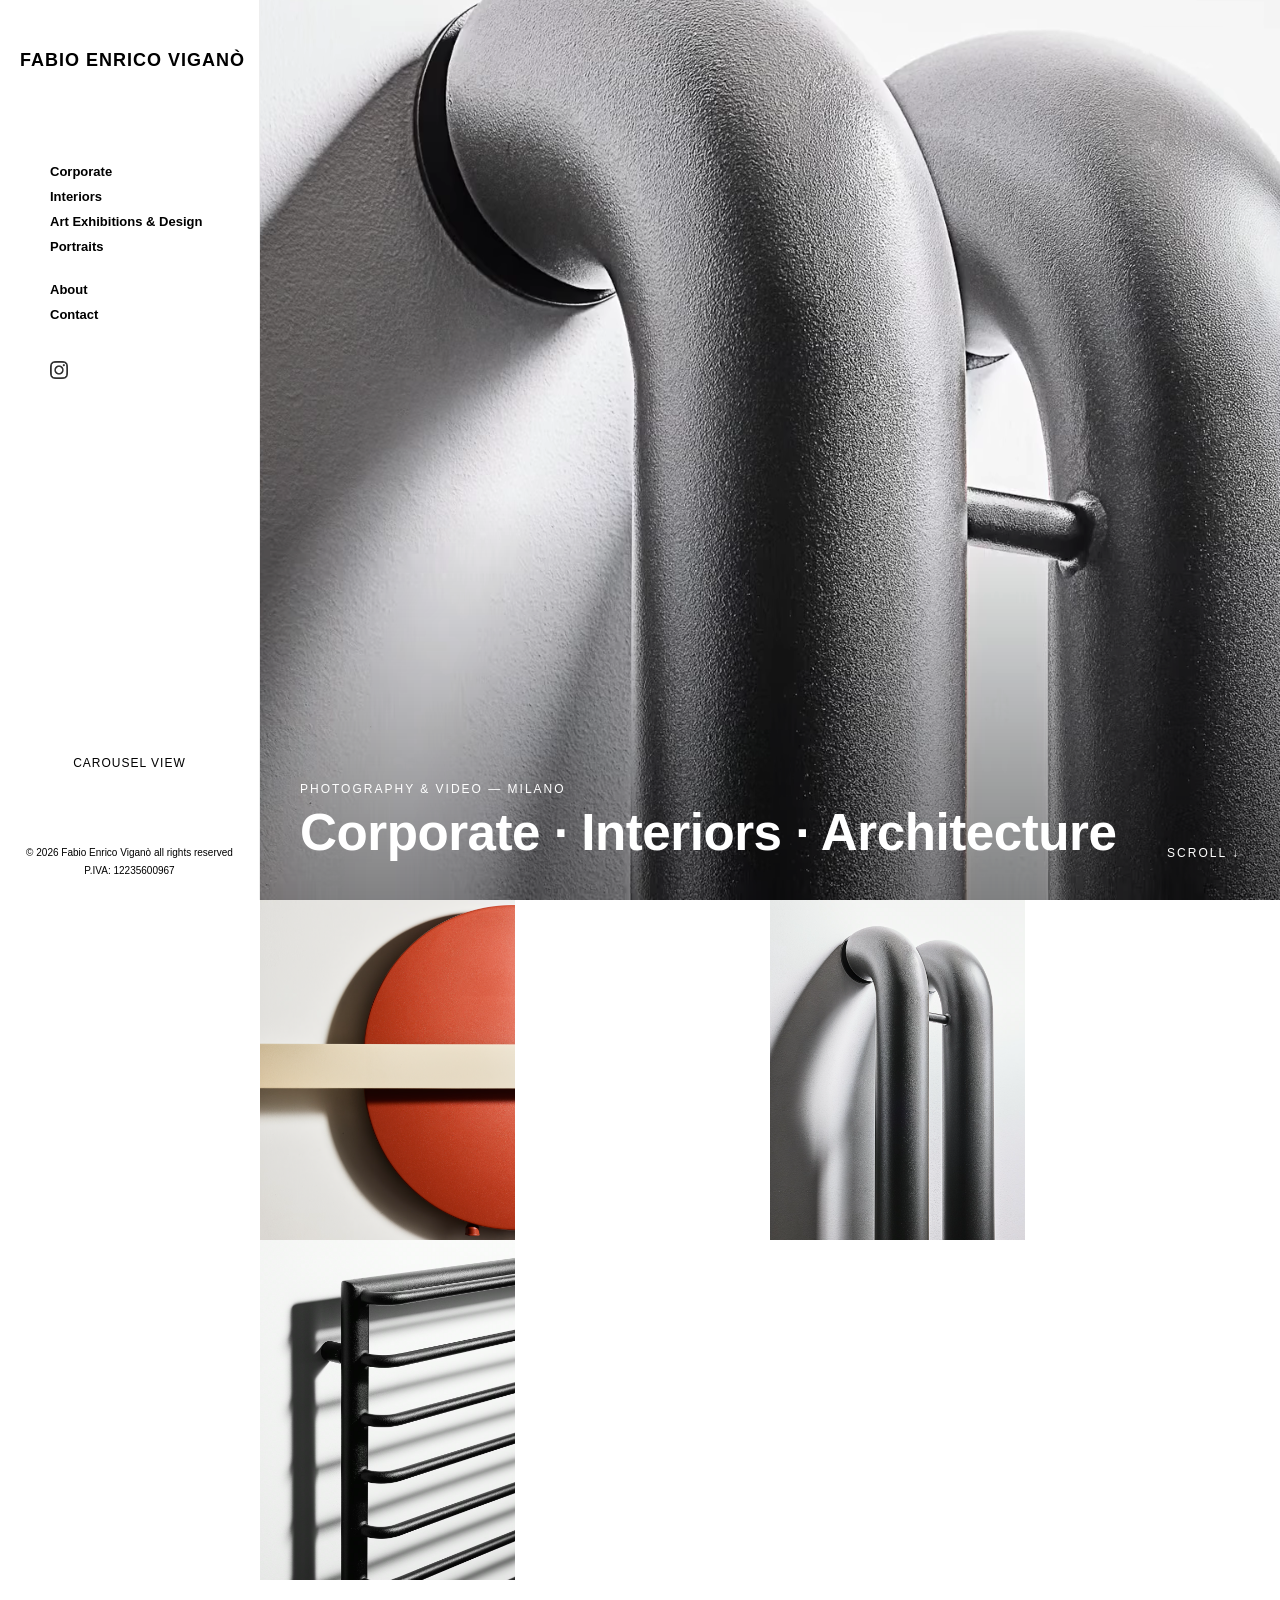
==== index.html @ 15e57a4d "Add files via upload" ====
<!doctype html>
<html lang="it">
<head>
  <meta charset="utf-8">
  <meta name="viewport" content="width=device-width, initial-scale=1">
  <title>Fabio Enrico Viganò — Photographer &amp; Videomaker, Milano</title>
  <!-- noindex: togliere al lancio ufficiale -->
  <meta name="robots" content="noindex">
  <meta name="description" content="Fabio Enrico Viganò, fotografo a Milano: fotografia corporate, di interni e architettura, mostre e design.">
  <meta property="og:type" content="website">
  <meta property="og:title" content="Fabio Enrico Viganò — Photographer &amp; Videomaker, Milano">
  <meta property="og:description" content="Fabio Enrico Viganò, fotografo a Milano: fotografia corporate, di interni e architettura, mostre e design.">
  <meta property="og:image" content="https://fabiovig.it/video/hero-poster.jpg">
  <link rel="stylesheet" href="css/style.css">
  <script defer src="js/main.js"></script>
</head>
<body>
  <header class="header">
    <a class="logo" href="index.html">FABIO ENRICO VIGANÒ</a>
    <button class="hamburger" aria-label="Apri menu" aria-expanded="false"><span></span></button>
    <nav class="mobile-side-nav">
      <a href="corporate.html">Corporate</a>
      <a href="interiors.html">Interiors</a>
      <a href="art-exhibitions-design.html">Art Exhibitions &amp; Design</a>
      <a href="portraits.html">Portraits</a>
      <a href="about.html">About</a>
      <a href="contact.html">Contact</a>
    </nav>
  </header>

  <aside class="side-nav">
    <div class="side-inner">
      <a class="side-logo" href="index.html">FABIO ENRICO VIGANÒ</a>
      <nav class="side-links">
        <a href="corporate.html">Corporate</a>
        <a href="interiors.html">Interiors</a>
        <a href="art-exhibitions-design.html">Art Exhibitions &amp; Design</a>
        <a href="portraits.html">Portraits</a>
        <a href="about.html">About</a>
        <a href="contact.html">Contact</a>
      </nav>
      <button id="view-toggle" class="view-toggle" aria-pressed="false">Carousel view</button>
      <div class="side-footer">
        <span class="line1">© <span id="copy-year"></span> <span class="site-legal-name">Fabio Enrico Viganò</span> all rights reserved</span>
        <span class="line2">P.IVA: 12235600967</span>
      </div>
    </div>
  </aside>

  <main class="content">
    <section class="hero-video" aria-label="Showreel">
      <!-- Hero loop: sostituisci video/hero.mp4 e video/hero.webm (5–12 s, muto, 1920x1080, idealmente sotto i 6 MB). Il poster è il fotogramma mostrato prima del play -->
      <video class="hero-media" poster="video/hero-poster.jpg" autoplay muted loop playsinline preload="auto">
        <source src="video/hero.webm" type="video/webm">
        <source src="video/hero.mp4" type="video/mp4">
      </video>
      <div class="hero-overlay">
        <p class="hero-kicker">Photography &amp; Video — Milano</p>
        <p class="hero-title">Corporate · Interiors · Architecture</p>
      </div>
      <a class="hero-scroll" href="#work" aria-label="Vai ai lavori">Scroll ↓</a>
    </section>

    <section id="work" class="gallery landing-grid">
      <a class="item"><img src="img/Corporate/250925_BREM_TERMOARREDO_035.avif" alt="" loading="lazy" decoding="async"></a>
      <a class="item"><img src="img/Corporate/250925_BREM_TERMOARREDO_070.avif" alt="" loading="lazy" decoding="async"></a>
      <a class="item"><img src="img/Corporate/250925_BREM_TERMOARREDO_100.avif" alt="" loading="lazy" decoding="async"></a>
      <a class="item"><img src="img/Corporate/250925_BREM_TERMOARREDO_121.avif" alt="" loading="lazy" decoding="async"></a>
      <a class="item"><img src="img/Corporate/250925_BREM_TERMOARREDO_123.avif" alt="" loading="lazy" decoding="async"></a>
      <a class="item"><img src="img/Corporate/250925_BREM_TERMOARREDO_144.avif" alt="" loading="lazy" decoding="async"></a>
      <a class="item"><img src="img/Corporate/250925_BREM_TERMOARREDO_179.avif" alt="" loading="lazy" decoding="async"></a>
      <a class="item"><img src="img/Corporate/250925_BREM_TERMOARREDO_193.avif" alt="" loading="lazy" decoding="async"></a>
      <a class="item"><img src="img/Corporate/250925_BREM_TERMOARREDO_210.avif" alt="" loading="lazy" decoding="async"></a>
      <a class="item"><img src="img/Corporate/250925_BREM_TERMOARREDO_238.avif" alt="" loading="lazy" decoding="async"></a>
      <a class="item"><img src="img/Interiors/260206_EdilNastasi_Garofalo44_228.jpg" alt="" loading="lazy" decoding="async"></a>
      <a class="item"><img src="img/Interiors/260206_EdilNastasi_Garofalo44_160.jpg" alt="" loading="lazy" decoding="async"></a>
      <a class="item"><img src="img/Interiors/260206_EdilNastasi_Garofalo44_128.jpg" alt="" loading="lazy" decoding="async"></a>
      <a class="item"><img src="img/Interiors/08.jpg" alt="" loading="lazy" decoding="async"></a>
      <a class="item"><img src="img/Interiors/09.jpg" alt="" loading="lazy" decoding="async"></a>
      <a class="item"><img src="img/Interiors/04.jpg" alt="" loading="lazy" decoding="async"></a>
      <a class="item"><img src="img/Interiors/10.jpg" alt="" loading="lazy" decoding="async"></a>
      <a class="item"><img src="img/Interiors/11.jpg" alt="" loading="lazy" decoding="async"></a>
      <a class="item"><img src="img/Interiors/05.jpg" alt="" loading="lazy" decoding="async"></a>
      <a class="item"><img src="img/Interiors/13.jpg" alt="" loading="lazy" decoding="async"></a>
      <a class="item"><img src="img/Interiors/07.jpg" alt="" loading="lazy" decoding="async"></a>
      <a class="item"><img src="img/Interiors/06.jpg" alt="" loading="lazy" decoding="async"></a>
      <a class="item"><img src="img/Interiors/12.jpg" alt="" loading="lazy" decoding="async"></a>
      <a class="item"><img src="img/Interiors/02.jpg" alt="" loading="lazy" decoding="async"></a>
      <a class="item"><img src="img/Interiors/260206_EdilNastasi_Garofalo44_244.jpg" alt="" loading="lazy" decoding="async"></a>
      <a class="item"><img src="img/Interiors/03.jpg" alt="" loading="lazy" decoding="async"></a>
      <a class="item"><img src="img/Interiors/01.jpg" alt="" loading="lazy" decoding="async"></a>
      <a class="item"><img src="img/Interiors/260206_EdilNastasi_Garofalo44_131.jpg" alt="" loading="lazy" decoding="async"></a>
      <a class="item"><img src="img/Interiors/260206_EdilNastasi_Garofalo44_125.jpg" alt="" loading="lazy" decoding="async"></a>
      <a class="item"><img src="img/Interiors/14.jpg" alt="" loading="lazy" decoding="async"></a>
      <a class="item"><img src="img/Interiors/260206_EdilNastasi_Garofalo44_154.jpg" alt="" loading="lazy" decoding="async"></a>
      <a class="item"><img src="img/Interiors/260206_EdilNastasi_Garofalo44_193.jpg" alt="" loading="lazy" decoding="async"></a>
      <a class="item"><img src="img/Interiors/260206_EdilNastasi_Garofalo44_219.jpg" alt="" loading="lazy" decoding="async"></a>
      <a class="item"><img src="img/Interiors/GIF ANIMATA.gif" alt="" loading="lazy" decoding="async"></a>
      <a class="item"><img src="img/Art Exhibitions &amp; Design/250325_MarioTrimarchi_TheWall_0009.jpg" alt="" loading="lazy" decoding="async"></a>
      <a class="item"><img src="img/Art Exhibitions &amp; Design/260217_PSG_MIART_GilloDorfles_011-simmetria sconfitta.jpg" alt="" loading="lazy" decoding="async"></a>
      <a class="item"><img src="img/Art Exhibitions &amp; Design/250325_MarioTrimarchi_TheWall_0057.jpg" alt="" loading="lazy" decoding="async"></a>
      <a class="item"><img src="img/Art Exhibitions &amp; Design/250325_MarioTrimarchi_TheWall_3013.jpg" alt="" loading="lazy" decoding="async"></a>
      <a class="item"><img src="img/Art Exhibitions &amp; Design/260217_PSG_MIART_GilloDorfles_014-A_Quattrocchi.jpg" alt="" loading="lazy" decoding="async"></a>
      <a class="item"><img src="img/Art Exhibitions &amp; Design/250325_MarioTrimarchi_TheWall_0056.jpg" alt="" loading="lazy" decoding="async"></a>
      <a class="item"><img src="img/Art Exhibitions &amp; Design/250325_MarioTrimarchi_TheWall_3039.jpg" alt="" loading="lazy" decoding="async"></a>
      <a class="item"><img src="img/Art Exhibitions &amp; Design/260217_PSG_MIART_GilloDorfles_019 -Strega_Marina.jpg" alt="" loading="lazy" decoding="async"></a>
      <a class="item"><img src="img/Art Exhibitions &amp; Design/250325_MarioTrimarchi_TheWall_0050.jpg" alt="" loading="lazy" decoding="async"></a>
      <a class="item"><img src="img/Art Exhibitions &amp; Design/250325_MarioTrimarchi_TheWall_2927.jpg" alt="" loading="lazy" decoding="async"></a>
      <a class="item"><img src="img/Art Exhibitions &amp; Design/250325_MarioTrimarchi_TheWall_0061.jpg" alt="" loading="lazy" decoding="async"></a>
      <a class="item"><img src="img/Art Exhibitions &amp; Design/260217_PSG_MIART_GilloDorfles_035-Composizione.jpg" alt="" loading="lazy" decoding="async"></a>
      <a class="item"><img src="img/Art Exhibitions &amp; Design/250325_MarioTrimarchi_TheWall_2930.jpg" alt="" loading="lazy" decoding="async"></a>
      <a class="item"><img src="img/Art Exhibitions &amp; Design/250325_MarioTrimarchi_TheWall_0060.jpg" alt="" loading="lazy" decoding="async"></a>
      <a class="item"><img src="img/Art Exhibitions &amp; Design/250325_MarioTrimarchi_TheWall_0065.jpg" alt="" loading="lazy" decoding="async"></a>
      <a class="item"><img src="img/Art Exhibitions &amp; Design/250325_MarioTrimarchi_TheWall_0071.jpg" alt="" loading="lazy" decoding="async"></a>
      <a class="item"><img src="img/Art Exhibitions &amp; Design/260217_PSG_MIART_GilloDorfles_031-Mano_Morta.jpg" alt="" loading="lazy" decoding="async"></a>
      <a class="item"><img src="img/Art Exhibitions &amp; Design/250325_MarioTrimarchi_TheWall_0067.jpg" alt="" loading="lazy" decoding="async"></a>
      <a class="item"><img src="img/Art Exhibitions &amp; Design/250325_MarioTrimarchi_TheWall_1379.jpg" alt="" loading="lazy" decoding="async"></a>
      <a class="item"><img src="img/Art Exhibitions &amp; Design/260217_PSG_MIART_GilloDorfles_033-Le_Tre_Trombe.jpg" alt="" loading="lazy" decoding="async"></a>
      <a class="item"><img src="img/Art Exhibitions &amp; Design/260217_PSG_MIART_GilloDorfles_017-Composizione_Verde_e_Viola.jpg" alt="" loading="lazy" decoding="async"></a>
      <a class="item"><img src="img/Art Exhibitions &amp; Design/250325_MarioTrimarchi_TheWall_0028.jpg" alt="" loading="lazy" decoding="async"></a>
      <a class="item"><img src="img/Art Exhibitions &amp; Design/250325_MarioTrimarchi_TheWall_2953.jpg" alt="" loading="lazy" decoding="async"></a>
      <a class="item"><img src="img/Art Exhibitions &amp; Design/260217_PSG_MIART_GilloDorfles_049-Crisalide_Gialla.jpg" alt="" loading="lazy" decoding="async"></a>
      <a class="item"><img src="img/Art Exhibitions &amp; Design/250325_MarioTrimarchi_TheWall_2997.jpg" alt="" loading="lazy" decoding="async"></a>
      <a class="item"><img src="img/Art Exhibitions &amp; Design/260217_PSG_MIART_GilloDorfles_039-Senz_Titolo.jpg" alt="" loading="lazy" decoding="async"></a>
      <a class="item"><img src="img/Art Exhibitions &amp; Design/250325_MarioTrimarchi_TheWall_0011.jpg" alt="" loading="lazy" decoding="async"></a>
      <a class="item"><img src="img/Portraits/MT3577.jpg" alt="" loading="lazy" decoding="async"></a>
      <a class="item"><img src="img/Portraits/MT3529.jpg" alt="" loading="lazy" decoding="async"></a>
      <a class="item"><img src="img/Portraits/MT3488.jpg" alt="" loading="lazy" decoding="async"></a>
      <a class="item"><img src="img/Portraits/MT3476.jpg" alt="" loading="lazy" decoding="async"></a>
      <a class="item"><img src="img/Portraits/MT3502.jpg" alt="" loading="lazy" decoding="async"></a>
      <a class="item"><img src="img/Portraits/MT3511.jpg" alt="" loading="lazy" decoding="async"></a>
      <a class="item"><img src="img/Portraits/MT3465.jpg" alt="" loading="lazy" decoding="async"></a>
      <a class="item"><img src="img/Portraits/MT3486.jpg" alt="" loading="lazy" decoding="async"></a>
      <a class="item"><img src="img/Portraits/MT3583-1.jpg" alt="" loading="lazy" decoding="async"></a>
      <a class="item"><img src="img/Portraits/MT3540.jpg" alt="" loading="lazy" decoding="async"></a>
      <a class="item"><img src="img/Portraits/MT3583.jpg" alt="" loading="lazy" decoding="async"></a>
    </section>
  </main>
</body>
</html>
---- css/style.css ----
* {
  margin: 0;
  padding: 0;
  box-sizing: border-box;
}

body {
  font-family: Helvetica, Arial, sans-serif;
  background: #fff;
  color: #000;
  line-height: 1.4;
}

/* HEADER */
.header {
  position: fixed;
  top: 0;
  width: 100%;
  padding: 25px 40px;
  display: flex;
  justify-content: space-between;
  background: white;
  z-index: 100;
}

/* Hamburger */
.hamburger {
  display: none;
  width: 38px;
  height: 30px;
  background: transparent;
  border: 0;
  padding: 6px;
  cursor: pointer;
}
.hamburger span,
.hamburger span::before,
.hamburger span::after {
  display: block;
  background: #000;
  height: 2px;
  width: 22px;
  border-radius: 2px;
  position: relative;
}
.hamburger span::before,
.hamburger span::after { content: ''; position: absolute; left: 0; }
.hamburger span::before { top: -7px; }
.hamburger span::after { top: 7px; }

/* mobile nav behavior */
@media (max-width: 900px) {
  .hamburger { display: block; }
  .header { padding: 18px 18px; }
  nav { display: none; position: absolute; top: 100%; left: 0; right:0; background:#fff; padding:12px 18px; box-shadow: 0 8px 24px rgba(0,0,0,.08); }
  .header.nav-open nav { display: block; }
  nav a { display:block; margin: 8px 0; }
  .nav-item { display:block; margin:0; }
  .nav-item .dropdown { position: static; box-shadow:none; border:none; padding:0; }
  /* nudge logo down slightly on mobile to better align with hamburger/dropdown */
  .logo { transform: translateY(8px); display: inline-block; }

  /* mobile menu mirrors desktop sidebar links */
  .header nav.mobile-side-nav { padding: 14px 18px 18px; }
  .header nav.mobile-side-nav a {
    display: block;
    margin: 0;
    padding: 8px 0;
    text-decoration: none;
    color: #000;
    font-weight: 700;
    font-size: 13px;
    line-height: 1;
  }
  .header nav.mobile-side-nav a + a { margin-top: 6px; }
  .header nav.mobile-side-nav .side-socials { display: none; }
}

.logo {
  text-decoration: none;
  color: black;
  font-weight: 600;
  letter-spacing: 2px;
  font-size: 13px;
}

nav a {
  margin-left: 30px;
  text-decoration: none;
  color: black;
  font-size: 13px;
  vertical-align: middle;
}

/* Dropdown for nav */
.nav-item { position: relative; display: inline-block; margin-left: 30px; vertical-align: middle; }
.nav-item .nav-link { text-decoration: none; color: #000; font-size:13px; }
.nav-item .dropdown {
  display: none;
  position: absolute;
  top: 100%;
  left: 0;
  background: #fff;
  border: 1px solid #eee;
  box-shadow: 0 6px 18px rgba(0,0,0,0.06);
  padding: 8px 0;
  min-width: 160px;
  z-index: 200;
  pointer-events: auto;
}
.nav-item .dropdown a {
  display: block;
  padding: 8px 16px;
  color: #000;
  text-decoration: none;
  font-size: 13px;
}
.nav-item .dropdown a:hover { background: #f5f5f5; }
.nav-item:hover .dropdown,
.nav-item:focus-within .dropdown,
.nav-item .dropdown:hover { display: block; }

/* hero nav dropdown positioning */
.hero-nav { margin-top: 18px; }
.hero-nav .nav-item { margin: 0 8px; }
.hero-nav .dropdown { left: 50%; transform: translateX(-50%); top: 100%; }

/* HERO: reduce space so content starts immediately under header */
.hero {
  height: auto;
  min-height: 0;
  display: block;
  padding: 0;
  margin: 0;
}

.side-cats { display: none; }

/* desktop fixed left side navigation (olafpix-like) */
.side-nav { display: none; }
@media (min-width: 1000px) {
  /* wider sidebar so the full name fits on one line */
  .side-nav { display: block; position: fixed; left: 0; top: 0; bottom: 0; width: 260px; background: #fff; border-right: 1px solid #eee; z-index: 120; }
  .side-nav .side-inner { display: flex; flex-direction: column; height: 100%; position: relative; }
  .side-nav .side-logo { display:block; padding: 48px 20px 18px; text-decoration: none; color: #000; font-weight: 700; letter-spacing: 1px; font-size: 18px; white-space: nowrap; }
  .side-nav .side-links { padding: 20px 20px; margin-top: 48px; }
  .side-nav .side-links a { display:block; text-decoration:none; color:#000; padding: 6px 0; font-weight:700; font-size:13px; line-height:1; transition: color .15s ease, opacity .15s ease; }
  .side-nav .side-links > a[href="about.html"] { margin-top: 18px; }
  .side-nav .side-links .side-socials {
    margin-top: 34px;
    display: flex;
    align-items: center;
    gap: 4px;
  }
  .side-nav .side-links .side-socials a {
    display: inline-flex;
    padding: 0;
    opacity: .9;
    line-height: 0;
  }
  .side-nav .side-links .side-socials img {
    width: 18px;
    height: 18px;
    display: block;
    opacity: .9;
  }
  .side-nav .side-links .side-socials a:hover img { opacity: 1; }
  .side-nav .side-links a.active,
  .side-nav .side-links a[aria-current="page"] {
    color: #6b6b6b;
    opacity: 0.85;
    font-weight: 400;
  }
  /* social icons removed per user request */
  /* hide top header on desktop (we use side-nav) */
  .header { display: none; }
  /* ensure page content starts to the right of the fixed sidebar */
  body { padding-left: 260px; }
  .content, main, .main-gallery, .gallery, .footer { margin-left: 0; }
  .content { max-width: none; }

  /* side-footer (copyright) positioned at bottom of sidebar */
  .side-footer { position: absolute; left: 24px; right: 24px; bottom: 24px; font-size: 10px; line-height:1.15; opacity: 1; text-align: center; color: #000; }
  .side-footer .line1 { display:block; white-space: nowrap; overflow: hidden; text-overflow: ellipsis; font-size:10px; }
  .side-footer .line2 { display:block; margin-top:6px; font-size:10px; }
}

  /* mobile version of desktop footer shown at page bottom */
  .mobile-page-footer { display: none; }
  @media (max-width: 1000px) {
    .mobile-page-footer {
      display: block;
      text-align: center;
      color: #000;
      font-size: 10px;
      line-height: 1.15;
      padding: 26px 18px 20px;
    }
    .mobile-page-footer .line1,
    .mobile-page-footer .line2 {
      display: block;
      font-size: 10px;
    }
    .mobile-page-footer .line1 {
      white-space: nowrap;
      overflow: hidden;
      text-overflow: ellipsis;
    }
    .mobile-page-footer .line2 {
      margin-top: 6px;
    }
  }

/* view toggle button */
.view-toggle {
  display: inline-block;
  position: absolute;
  left: 20px;
  right: 20px;
  bottom: 130px; /* moved higher */
  padding: 0;
  font-size: 12px;
  background: transparent;
  border: none;
  text-transform: uppercase;
  letter-spacing: 1px;
  font-weight: 400;
  cursor: pointer;
}

/* Carousel overlay (keeps sidebar visible) */
.carousel-overlay {
  position: fixed;
  left: 260px;
  top: 0;
  right: 0;
  bottom: 0;
  background: rgba(0,0,0,0.95);
  display: flex;
  align-items: center;
  justify-content: center;
  z-index: 10000;
}
.carousel-stage { position: relative; width: 100%; height: 100%; display:flex; align-items:center; justify-content:center; }
.carousel-stage img { max-width: 100%; max-height: 92vh; object-fit: contain; }
.carousel-nav {
  position: absolute; top: 0; bottom: 0; width: 50%;
}
.carousel-nav.left { left: 0; cursor: w-resize; }
.carousel-nav.right { right: 0; cursor: e-resize; }
.carousel-counter { position: absolute; top: 24px; right: 48px; color: #fff; font-size: 13px; opacity: .9; }
.carousel-close { position: absolute; top: 8px; left: 48px; color:#fff; font-size:18px; background:transparent; border:0; cursor:pointer; padding:12px; z-index:10001; }
.carousel-close::before { content: ''; display:block; position:absolute; left:0; top:0; right:0; bottom:0; }

/* tiny back-to-top button */
.back-to-top {
  position: fixed;
  right: 14px;
  bottom: 14px;
  width: 30px;
  height: 30px;
  border: 1px solid #000;
  background: #fff;
  color: #000;
  border-radius: 50%;
  font-size: 14px;
  line-height: 1;
  cursor: pointer;
  opacity: 0;
  transform: translateY(8px);
  pointer-events: none;
  transition: opacity .2s ease, transform .2s ease;
  z-index: 400;
}

.back-to-top.is-visible {
  opacity: 0.9;
  transform: translateY(0);
  pointer-events: auto;
}

.back-to-top:hover {
  opacity: 1;
}

@media (max-width: 1000px) {
  .carousel-overlay { left: 0; }
  body { padding-left: 0; }
}

/* Desktop-style landing: left category column + right gallery (like olafpix) */
@media (min-width: 900px) {
  .hero {
    display: flex;
    align-items: flex-start;
  }
  .side-cats { width: 220px; padding: 80px 20px 40px 80px; }
  .side-cats a { display: block; text-decoration: none; color: #000; font-weight: 600; letter-spacing: 2px; margin: 18px 0; font-size: 14px; }
  .main-gallery { flex: 1; }
}

.hero h1 {
  font-weight: 300;
  font-size: 28px;
  margin: 0;
}

/* Centered landing styles */
.hero-center { padding-top: 0; height: 75vh; }
.hero-name {
  font-weight: 700;
  letter-spacing: 3px;
  font-size: 48px;
}
.hero-nav { margin-top: 18px; }
.hero-nav a {
  margin: 0 18px;
  text-decoration: none;
  color: #000;
  font-size: 14px;
  opacity: 0.9;
}
.hero-nav a:hover { opacity: 1; }

/* GALLERY */
.gallery {
  padding: 0;
  display: grid;
  grid-template-columns: repeat(3, 1fr);
  gap: 0;
  line-height: 0;
}

/* Packed grid (gallery) for grouping by orientation */
.gallery.grid-pack {
  grid-auto-rows: 8px; /* base row height for span calculations */
  align-items: start;
}

.gallery.grid-pack .item { display: block; }
.gallery-footer { display:none; }

.item {
  position: relative;
  overflow: hidden;
  line-height: 0;
}

.item.has-caption::after {
  content: '';
  position: absolute;
  left: 0;
  right: 0;
  bottom: 0;
  height: 42%;
  background: linear-gradient(to top, rgba(0,0,0,.006) 0%, rgba(0,0,0,.002) 42%, rgba(0,0,0,0) 100%);
  pointer-events: none;
  z-index: 1;
  opacity: 0;
  transition: opacity .18s ease;
}

.item-caption {
  position: absolute;
  left: 10px;
  right: 10px;
  bottom: 9px;
  color: #fff;
  font-size: 18px;
  line-height: 1.15;
  letter-spacing: 0.4px;
  font-weight: 500;
  text-shadow: 0 1px 2px rgba(0,0,0,.35);
  pointer-events: none;
  z-index: 2;
  opacity: 0;
  transform: translateY(4px);
  transition: opacity .18s ease, transform .18s ease;
}

.item:hover.has-caption::after,
.item:focus-within.has-caption::after {
  opacity: 1;
}

.item:hover .item-caption,
.item:focus-within .item-caption {
  opacity: 1;
  transform: translateY(0);
}

@media (hover: none) {
  .item.has-caption::after,
  .item-caption {
    opacity: 1;
    transform: none;
  }

  .item.has-caption::after {
    background: linear-gradient(to top, rgba(0,0,0,.006) 0%, rgba(0,0,0,.002) 42%, rgba(0,0,0,0) 100%);
  }
}

/* Reset image container padding so images fill their grid cells */
.item, .project { background: transparent; box-sizing: border-box; padding: 0; }
.item img, .project img { display: block; width: 100%; height: auto; }

.item img {
  width: 100%;
  display: block;
  transition: transform .4s ease, opacity .3s ease;
}

.item:hover img {
  transform: scale(1.03);
  opacity: 0.9;
}

/* FOOTER */
.footer {
  text-align: center;
  padding: 60px 20px;
  font-size: 12px;
  opacity: .6;
}

/* RESPONSIVE */
@media (max-width: 900px) {
  .gallery {
    grid-template-columns: repeat(2, 1fr);
  }
}

@media (max-width: 600px) {
  .gallery {
    grid-template-columns: 1fr;
  }
}

/* Desktop / large screens: grid that fills available right-side space */
@media (min-width: 900px) {
  .gallery {
    grid-template-columns: repeat(3, 1fr);
    gap: 0;
    padding: 0;
    align-items: start;
  }
  .gallery .item { align-self: stretch; }
  .gallery .item img { width: 100%; height: auto; object-fit: unset; display:block; }
  /* Work page grids: keep separate projects grid behavior but allow bigger thumbnails */
  .projects-grid { grid-template-columns: repeat(3, 1fr); gap: 0; }
  .projects, .projects-grid { padding-left: 0; padding-right: 0; }
}

/* Desktop: show 3-column thumbnail grid to the right of the sidebar (>=1000px) */
@media (min-width: 1000px) {
  .gallery {
    grid-template-columns: repeat(3, 1fr);
    gap: 0;
    padding: 0;
    align-items: start;
  }

  .gallery .item img {
    width: 100%;
    height: auto;
    object-fit: unset;
    display: block;
  }

  /* make sure main content is spaced from top and bottom when sidebar is present */
  .content { padding-top: 0; padding-bottom: 0; }
}

/* Mobile: show dropdown on toggle (JS adds .open) */
@media (max-width: 900px) {
  .nav-item .dropdown { position: static; transform: none; box-shadow: none; border: none; padding: 0; display: none; }
  .nav-item.open .dropdown { display: block; }
  .nav-item .dropdown a { padding: 12px 0; border-top: 1px solid #eee; }
}

/* Work page */
.work-cats {
  display: flex;
  gap: 12px;
  padding: 0;
  flex-wrap: wrap;
}
.work-links { display:flex; gap:18px; align-items:center; }
.work-links a { text-decoration:none; color:#000; font-size:14px; }

.category { padding: 0; }
.category h2 { font-size:18px; margin-bottom:0; font-weight:600; }
.projects-grid { display:grid; grid-template-columns: repeat(3,1fr); gap:0; }
.projects-grid img { width:100%; display:block; }
.projects {
  padding: 0;
  display: grid;
  grid-template-columns: repeat(3, 1fr);
  gap: 0;
}
.project img { width: 100%; display:block; }

@media (max-width: 900px) {
  .projects { grid-template-columns: repeat(2, 1fr); }
}

@media (max-width: 600px) {
  .projects { grid-template-columns: 1fr; }
}

/* Ensure work grids show one image per row on small phones */
@media (max-width: 480px) {
  .projects-grid { grid-template-columns: 1fr !important; }
  .projects-grid img, .project img, .item img { width: 100%; height: auto; display:block; }
  /* Remove per-item padding on very small screens so images align flush in the grid */
  .gallery { padding: 0; gap: 0; }
  .gallery .item { padding: 0; }
  .projects, .projects-grid { gap: 0; padding: 0; }
  .projects .project { padding: 0; }
  /* Keep container margins zero */
  .item, .project { margin: 0; }
}

/* Force simple CSS columns masonry when .masonry is active.
   This overrides grid-based gallery rules to avoid JS packing. */
@media (min-width: 900px) {
  .gallery.masonry {
    display: block !important;
    column-count: 3;
    column-gap: 0;
    padding: 0;
    line-height: 0;
  }
  .gallery.masonry .item {
    display: block;
    width: 100%;
    margin: 0;
    break-inside: avoid;
  }
  .gallery.masonry .item img {
    width: 100%;
    height: auto;
    object-fit: unset;
    display: block;
  }
}

/* Landing page: Brahmino-like fixed tiles with horizontal 2x items */
.gallery.landing-grid {
  display: grid !important;
  grid-auto-flow: dense;
  gap: 0;
  line-height: 0;
}

.gallery.landing-grid .item {
  position: relative;
  grid-column: span 1;
  overflow: hidden;
  aspect-ratio: 3 / 4;
}

.gallery.landing-grid .item img,
.gallery.landing-grid .item video {
  width: 100%;
  height: 100%;
  object-fit: cover;
  display: block;
}

.gallery.landing-grid .item.tile-wide {
  grid-column: span 2;
  aspect-ratio: 3 / 2;
}

@media (min-width: 1000px) {
  .gallery.landing-grid {
    grid-template-columns: repeat(4, minmax(0, 1fr));
    padding-left: 0;
    padding-right: 0;
  }
}

@media (max-width: 999px) and (min-width: 601px) {
  .gallery.landing-grid {
    grid-template-columns: repeat(2, minmax(0, 1fr));
    padding-left: 0;
    padding-right: 0;
  }

  .gallery.landing-grid .item.tile-wide {
    grid-column: span 2;
    aspect-ratio: 3 / 2;
  }
}

@media (max-width: 600px) {
  .gallery.landing-grid {
    grid-template-columns: 1fr;
    padding-left: 0;
    padding-right: 0;
  }

  .gallery.landing-grid .item.tile-wide {
    grid-column: span 1;
    aspect-ratio: 3 / 4;
  }
}

/* ============================================================
   2026 update: nav breakpoint, hero video, text pages, motion
   ============================================================ */

/* mobile header: same links as the sidebar, hamburger up to 999px */
@media (max-width: 999px) {
  .hamburger { display: block; }
  .header { padding: 18px 18px; align-items: center; }
  .header nav { display: none; position: absolute; top: 100%; left: 0; right: 0; background: #fff; padding: 14px 18px 18px; box-shadow: 0 8px 24px rgba(0,0,0,.08); }
  .header.nav-open nav { display: block; }
  .header nav a { display: block; margin: 0; padding: 8px 0; font-weight: 700; font-size: 13px; line-height: 1; }
  .header nav a + a { margin-top: 6px; }
  .header nav a.active { color: #6b6b6b; font-weight: 400; }
  .logo { transform: none; }
  body { padding-top: 66px; }
}

/* hamburger -> X when open */
.hamburger span, .hamburger span::before, .hamburger span::after { transition: transform .25s ease, background-color .25s ease; }
.header.nav-open .hamburger span { background: transparent; }
.header.nav-open .hamburger span::before { transform: translateY(7px) rotate(45deg); }
.header.nav-open .hamburger span::after { transform: translateY(-7px) rotate(-45deg); }

/* HERO VIDEO (home) */
.hero-video {
  position: relative;
  height: 100vh;
  height: 100svh;
  overflow: hidden;
  background: #111;
  line-height: 1.2;
}
.hero-video .hero-media {
  position: absolute;
  inset: 0;
  width: 100%;
  height: 100%;
  object-fit: cover;
  display: block;
}
.hero-video::after {
  content: '';
  position: absolute;
  inset: 0;
  background: linear-gradient(to top, rgba(0,0,0,.45) 0%, rgba(0,0,0,0) 45%);
  pointer-events: none;
}
.hero-overlay {
  position: absolute;
  left: 40px;
  bottom: 40px;
  right: 40px;
  color: #fff;
  z-index: 1;
}
.hero-kicker {
  font-size: 12px;
  letter-spacing: 2px;
  text-transform: uppercase;
  opacity: .85;
  margin-bottom: 10px;
}
.hero-title {
  font-size: clamp(26px, 4vw, 56px);
  font-weight: 700;
  letter-spacing: -0.5px;
  line-height: 1.05;
}
.hero-scroll {
  position: absolute;
  right: 40px;
  bottom: 40px;
  z-index: 1;
  color: #fff;
  font-size: 12px;
  letter-spacing: 2px;
  text-transform: uppercase;
  text-decoration: none;
  animation: hero-bob 2.4s ease-in-out infinite;
}
@keyframes hero-bob { 0%,100% { transform: translateY(0); } 50% { transform: translateY(6px); } }
.hero-overlay > * { animation: hero-in 1.1s cubic-bezier(.2,.7,.2,1) both; }
.hero-overlay > *:nth-child(2) { animation-delay: .15s; }
@keyframes hero-in { from { opacity: 0; transform: translateY(24px); } to { opacity: 1; transform: none; } }

@media (max-width: 999px) {
  .hero-video { height: calc(100svh - 66px); }
  .hero-overlay { left: 18px; right: 18px; bottom: 24px; }
  .hero-scroll { display: none; }
}

/* TEXT PAGES (about, contact) */
.page-text { padding: 140px 40px 80px; }
.text-block { max-width: 640px; }
.text-block h1 { font-size: 13px; font-weight: 700; letter-spacing: 2px; text-transform: uppercase; margin-bottom: 40px; }
.text-block p { font-size: 17px; line-height: 1.6; margin-bottom: 18px; }
.text-block .lead { font-size: clamp(22px, 2.6vw, 32px); line-height: 1.25; font-weight: 500; margin-bottom: 32px; }
.text-link, .contact-list a { color: #000; text-decoration: none; border-bottom: 1px solid currentColor; }
.text-link:hover, .contact-list a:hover { opacity: .6; }
.contact-list { list-style: none; font-size: 17px; line-height: 1.6; }
.contact-list li { display: grid; grid-template-columns: 120px 1fr; padding: 14px 0; border-top: 1px solid #eee; }
.contact-list li:last-child { border-bottom: 1px solid #eee; }
.contact-list span { font-size: 12px; letter-spacing: 1px; text-transform: uppercase; color: #6b6b6b; padding-top: 4px; }
@media (max-width: 999px) {
  .page-text { padding: 48px 18px 60px; }
  .contact-list li { grid-template-columns: 1fr; gap: 2px; }
}

/* carousel media can be an image or a video */
.carousel-media { display: flex; align-items: center; justify-content: center; width: 100%; height: 100%; }
.carousel-media img, .carousel-media video { max-width: 100%; max-height: 92vh; object-fit: contain; animation: carousel-in .35s ease both; }
.carousel-media video { position: relative; z-index: 2; }
@keyframes carousel-in { from { opacity: 0; transform: scale(.985); } to { opacity: 1; transform: none; } }

/* scroll reveal (only when JS is active and motion is allowed) */
.js-reveal .gallery .item,
.js-reveal .text-block > * {
  opacity: 0;
  transform: translateY(28px);
  transition: opacity .8s cubic-bezier(.2,.7,.2,1) var(--reveal-delay, 0ms),
              transform .8s cubic-bezier(.2,.7,.2,1) var(--reveal-delay, 0ms);
}
.js-reveal .gallery .item.is-in,
.js-reveal .text-block > *.is-in {
  opacity: 1;
  transform: none;
}

/* hover: slow zoom on tiles, video tiles fill like images */
.gallery .item { cursor: zoom-in; }
.gallery .item img, .gallery .item video { transition: transform 1.2s cubic-bezier(.2,.7,.2,1), opacity .3s ease; }
.gallery .item:hover img, .gallery .item:hover video { transform: scale(1.05); opacity: 1; }
.gallery .item video { width: 100%; height: 100%; object-fit: cover; display: block; }

/* smooth cross-fade between pages (Chrome, Edge, Safari 18+; others just navigate) */
@view-transition { navigation: auto; }
::view-transition-old(root), ::view-transition-new(root) { animation-duration: .45s; }

@media (prefers-reduced-motion: reduce) {
  *, *::before, *::after { animation: none !important; transition: none !important; }
}
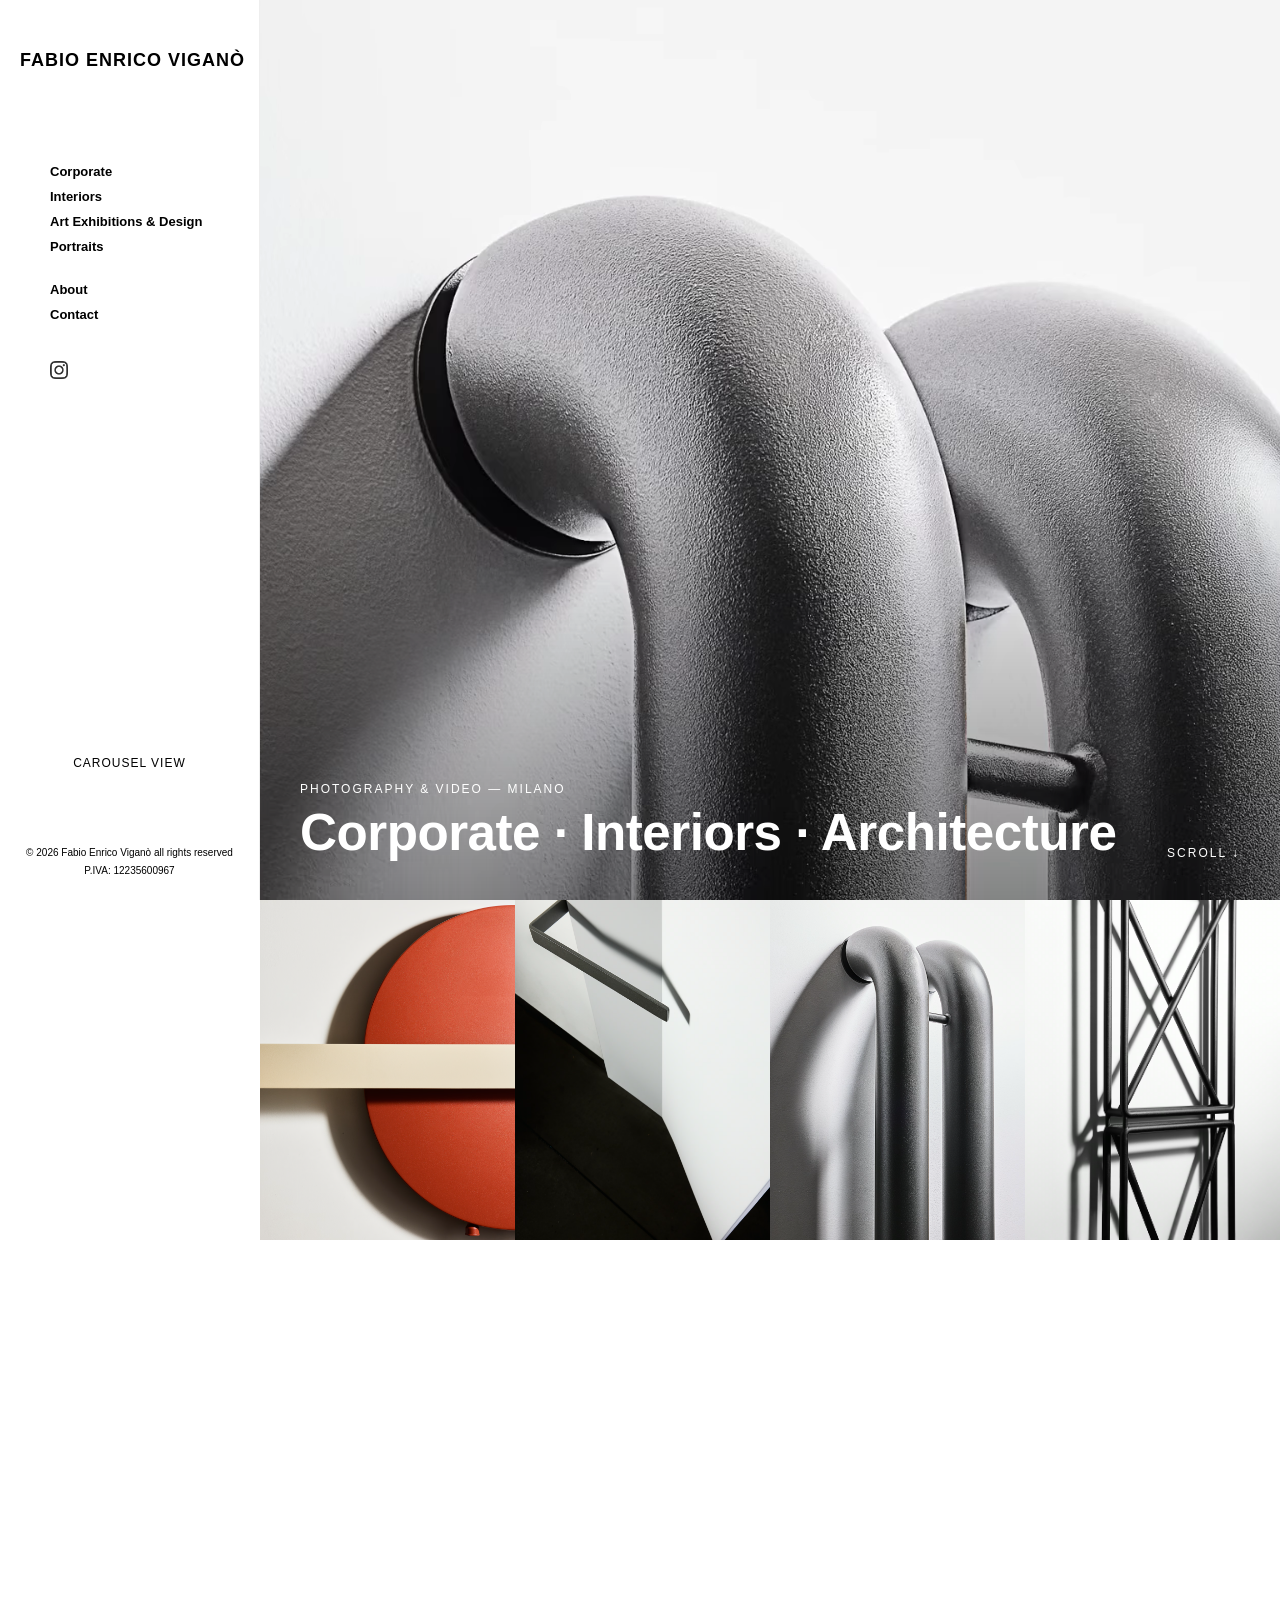
==== commit 5415e7e4: "Forza il ricaricamento del video hero (cache) Co-Authored-By: Claude Opus 5.5 (1M context) <noreply@" ====
--- a/index.html
+++ b/index.html
@@ -51,8 +51,8 @@
     <section class="hero-video" aria-label="Showreel">
       <!-- Hero loop: sostituisci video/hero.mp4 e video/hero.webm (5–12 s, muto, 1920x1080, idealmente sotto i 6 MB). Il poster è il fotogramma mostrato prima del play -->
       <video class="hero-media" poster="video/hero-poster.jpg" autoplay muted loop playsinline preload="auto">
-        <source src="video/hero.webm" type="video/webm">
-        <source src="video/hero.mp4" type="video/mp4">
+        <source src="video/hero.webm?v=2" type="video/webm">
+        <source src="video/hero.mp4?v=2" type="video/mp4">
       </video>
       <div class="hero-overlay">
         <p class="hero-kicker">Photography &amp; Video — Milano</p>
